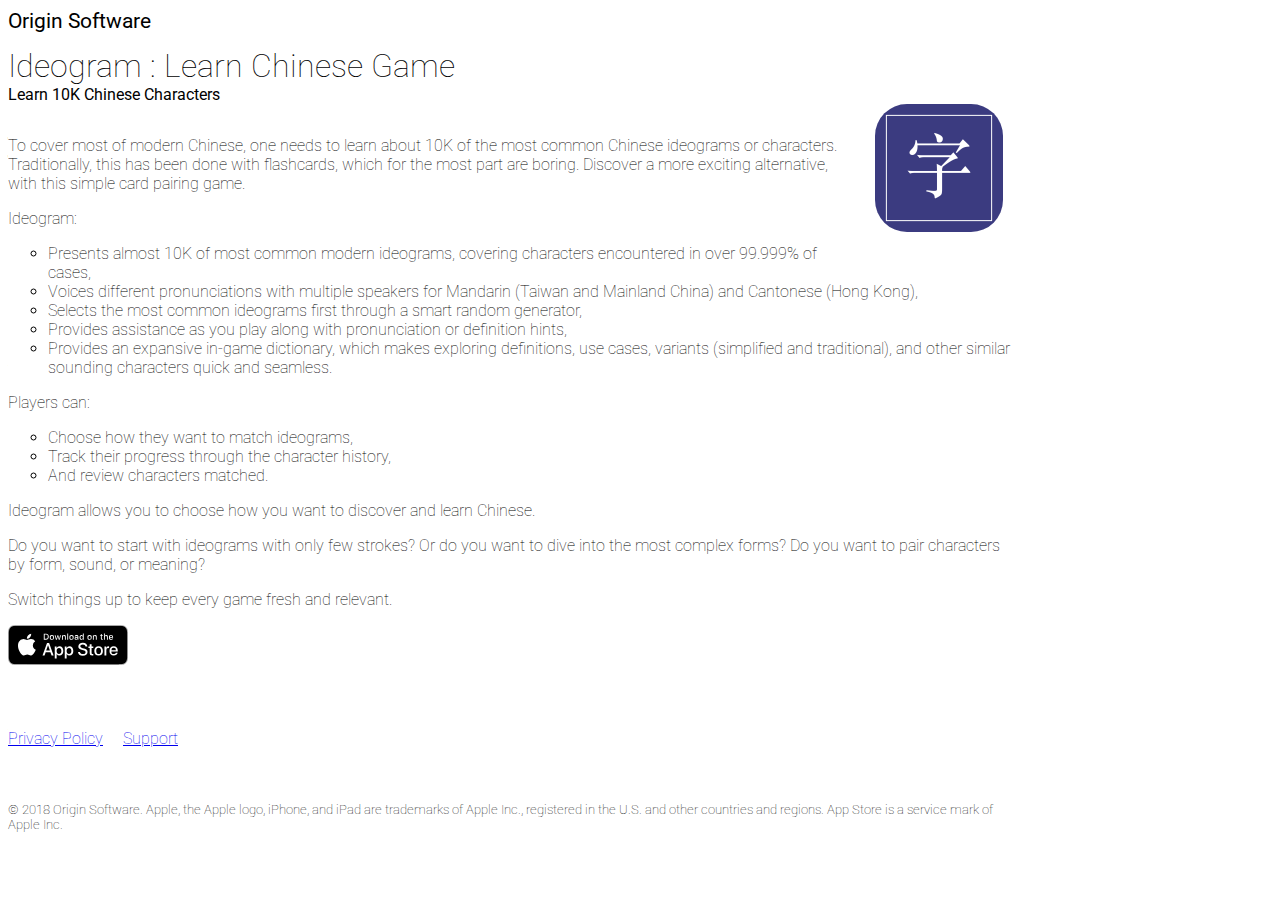
==== index.html @ 5d497e92 "Changes to cut down page load time by removing font packaging from the stylesheet." ====
<html>

<head>
    <title>Origin Software</title>
    <link href="https://fonts.googleapis.com/css?family=Roboto" rel="stylesheet">
    <link href="style/site.css" rel="stylesheet" type="text/css"/>
    <style>

body {
    font-family: 'Roboto';
    font-weight: 100;
}

h1 {
    font-weight: 400;
    font-size: 16pt;
}
h2 {
    font-weight: 100;
    font-size: 24pt;
    padding: 0em 0px;
    margin: 0px;
}

.release-date {
    padding: 0em 0px;
    font-weight: 400;
}











section {
    padding: 0em 0em;
    margin: 2em 0em 0em 0px;
}

ul li {
    list-style-type: circle;
}

.app-icon {
    float: right;
    width: 128px;
    height: 128px;
    border-radius: 32px;
    margin: 0px 16px 16px 16px;
}

@media screen and (min-width:800px) {

    article {
        width: 80%;
    }

    footer.apple {

        width: 80%;
    }

}

    </style>
    <meta name="viewport" content="width=device-width, initial-scale=1">
</head>

<body>

    <h1>Origin Software</h1>
    <article>

        <h2>Ideogram : Learn Chinese Game</h2>
        <div class="release-date">Learn 10K Chinese Characters</div>

        <img class="app-icon" src="image/ideogram.png"/>
        <section>
            <p>To cover most of modern Chinese, one needs to learn about 10K of the most common Chinese ideograms or characters. Traditionally, this has been done with flashcards, which for the most part are boring. Discover a more exciting alternative, with this simple card pairing game.</p>

            <p>Ideogram:</p>

            <ul>
                <li>Presents almost 10K of most common modern ideograms, covering characters encountered in over 99.999% of cases,</li>
                <li>Voices different pronunciations with multiple speakers for Mandarin (Taiwan and Mainland China) and Cantonese (Hong Kong),</li>
                <li>Selects the most common ideograms first through a smart random generator,</li>
                <li>Provides assistance as you play along with pronunciation or definition hints,</li>
                <li>Provides an expansive in-game dictionary, which makes exploring definitions, use cases, variants (simplified and traditional), and other similar sounding characters quick and seamless.</li>
            </ul>

            <p>Players can:</p>

            <ul>
                <li>Choose how they want to match ideograms,</li>
                <li>Track their progress through the character history,</li>
                <li>And review characters matched.</li>
            </ul>
            <p>Ideogram allows you to choose how you want to discover and learn Chinese.</p>


            <p>Do you want to start with ideograms with only few strokes? Or do you want to dive into the most complex forms? Do you want to pair characters by form, sound, or meaning?</p>

            <p>Switch things up to keep every game fresh and relevant.</p>
            <a href="https://appstore.com/dicksontam/ideogram"><img src="image/download-badge.svg"/></a>
        </section>
        <footer>
            <ul class="link-list">
                <li>
                    <a href="ideogram/privacy.txt">Privacy Policy</a>
                </li>
                <li>
                    <a href="ideogram/support.html">Support</a>
                </li>
            </ul>
        </footer>
    </article>

    <footer class="apple">&copy; 2018 Origin Software. Apple, the Apple logo, iPhone, and iPad are trademarks of Apple Inc., registered in the U.S. and other countries and regions. App Store is a service mark of Apple Inc.</footer>

</body>

</html>
---- style/site.css ----
ul.link-list {
    padding: 0;
    margin: 0;
}
ul.link-list li {
    display: inline-block;
    list-style-type: none;
    margin-right: 1em;

}

footer {

    margin: 4em 1.618em 0em 0em;
}

footer.apple {
    font-size: 10pt;
}
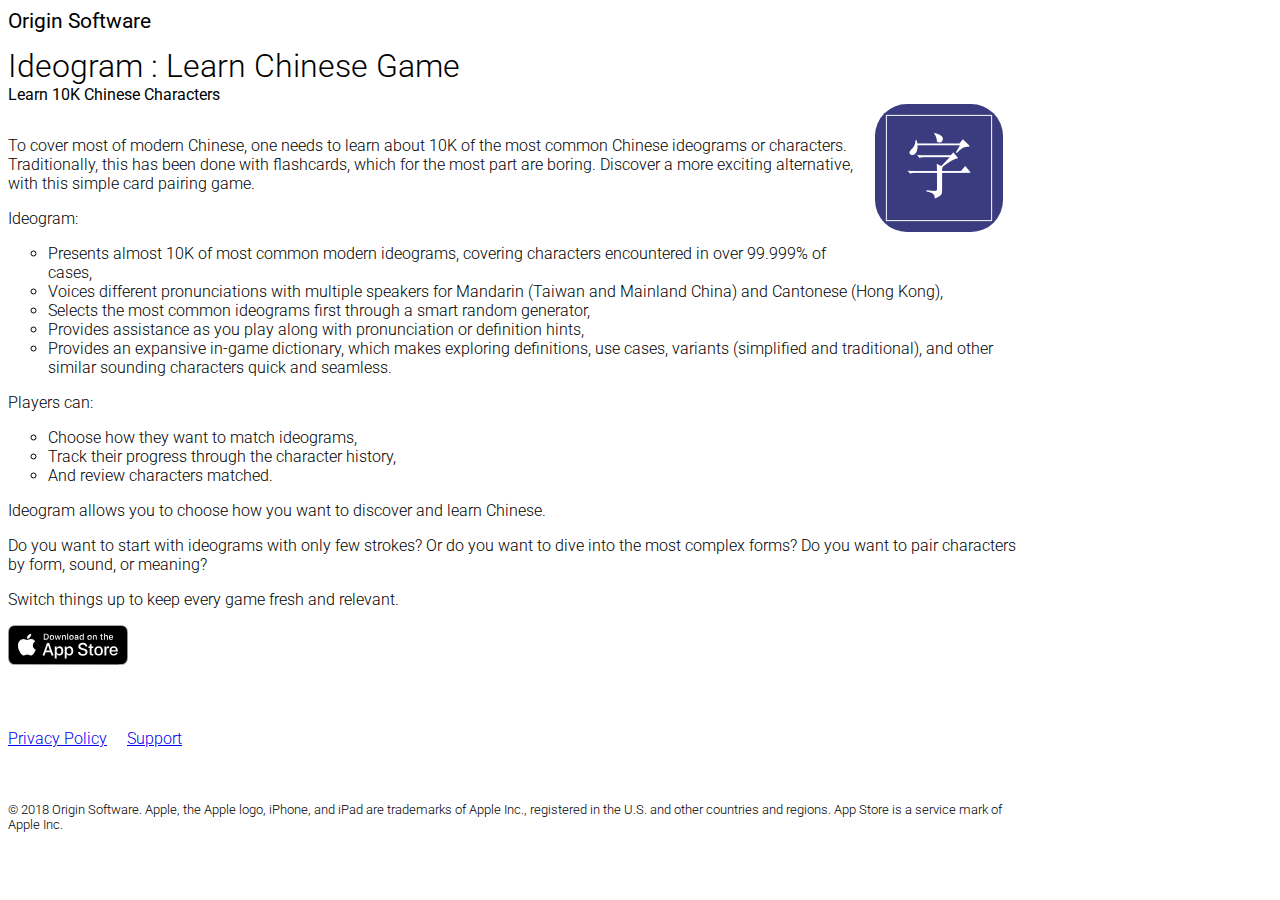
==== commit c30a2740: "Added back font package  for Roboto:300." ====
--- a/index.html
+++ b/index.html
@@ -2,13 +2,13 @@
 
 <head>
     <title>Origin Software</title>
-    <link href="https://fonts.googleapis.com/css?family=Roboto" rel="stylesheet">
+    <link href="https://fonts.googleapis.com/css?family=Roboto:300,400" rel="stylesheet">
     <link href="style/site.css" rel="stylesheet" type="text/css"/>
     <style>
 
 body {
     font-family: 'Roboto';
-    font-weight: 100;
+    font-weight: 300;
 }
 
 h1 {
@@ -16,7 +16,7 @@
     font-size: 16pt;
 }
 h2 {
-    font-weight: 100;
+    font-weight: 300;
     font-size: 24pt;
     padding: 0em 0px;
     margin: 0px;
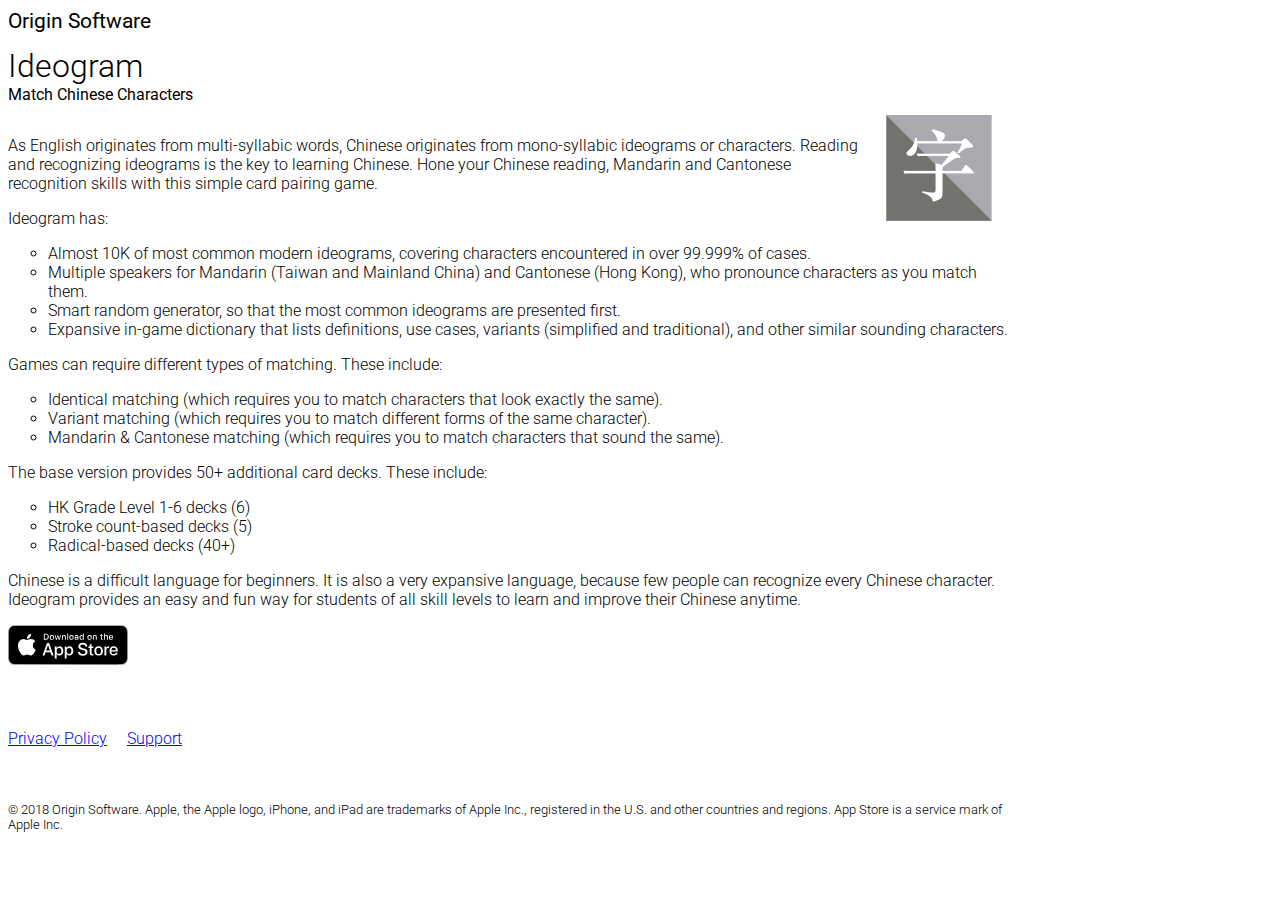
==== commit f9217fa9: "Updated to version 2." ====
--- a/index.html
+++ b/index.html
@@ -76,36 +76,40 @@
     <h1>Origin Software</h1>
     <article>
 
-        <h2>Ideogram : Learn Chinese Game</h2>
-        <div class="release-date">Learn 10K Chinese Characters</div>
+        <h2>Ideogram</h2>
+        <div class="release-date">Match Chinese Characters</div>
 
-        <img class="app-icon" src="image/ideogram.png"/>
+        <img class="app-icon" src="image/ideogramv2.png"/>
         <section>
-            <p>To cover most of modern Chinese, one needs to learn about 10K of the most common Chinese ideograms or characters. Traditionally, this has been done with flashcards, which for the most part are boring. Discover a more exciting alternative, with this simple card pairing game.</p>
+            <p>As English originates from multi-syllabic words, Chinese originates from mono-syllabic ideograms or characters. Reading and recognizing ideograms is the key to learning Chinese. Hone your Chinese reading, Mandarin and Cantonese recognition skills with this simple card pairing game.</p>
 
-            <p>Ideogram:</p>
+            <p>Ideogram has:</p>
 
             <ul>
-                <li>Presents almost 10K of most common modern ideograms, covering characters encountered in over 99.999% of cases,</li>
-                <li>Voices different pronunciations with multiple speakers for Mandarin (Taiwan and Mainland China) and Cantonese (Hong Kong),</li>
-                <li>Selects the most common ideograms first through a smart random generator,</li>
-                <li>Provides assistance as you play along with pronunciation or definition hints,</li>
-                <li>Provides an expansive in-game dictionary, which makes exploring definitions, use cases, variants (simplified and traditional), and other similar sounding characters quick and seamless.</li>
+                <li>Almost 10K of most common modern ideograms, covering characters encountered in over 99.999% of cases.</li>
+                <li>Multiple speakers for Mandarin (Taiwan and Mainland China) and Cantonese (Hong Kong), who pronounce characters as you match them.</li>
+                <li>Smart random generator, so that the most common ideograms are presented first.</li>
+                <li>Expansive in-game dictionary that lists definitions, use cases, variants (simplified and traditional), and other similar sounding characters.</li>
             </ul>
 
-            <p>Players can:</p>
 
+            <p>Games can require different types of matching. These include:</p>
             <ul>
-                <li>Choose how they want to match ideograms,</li>
-                <li>Track their progress through the character history,</li>
-                <li>And review characters matched.</li>
+                <li>Identical matching (which requires you to match characters that look exactly the same).</li>
+                <li>Variant matching (which requires you to match different forms of the same character).</li>
+                <li>Mandarin & Cantonese matching (which requires you to match characters that sound the same).</li>
             </ul>
-            <p>Ideogram allows you to choose how you want to discover and learn Chinese.</p>
 
 
-            <p>Do you want to start with ideograms with only few strokes? Or do you want to dive into the most complex forms? Do you want to pair characters by form, sound, or meaning?</p>
+            <p>The base version provides 50+ additional card decks. These include:</p>
+            <ul>
+                <li>HK Grade Level 1-6 decks (6)</li>
+                <li>Stroke count-based decks (5)</li>
+                <li>Radical-based decks (40+)</li>
+            </ul>
 
-            <p>Switch things up to keep every game fresh and relevant.</p>
+            <p>Chinese is a difficult language for beginners. It is also a very expansive language, because few people can recognize every Chinese character. Ideogram provides an easy and fun way for students of all skill levels to learn and improve their Chinese anytime.</p>
+
             <a href="https://appstore.com/dicksontam/ideogram"><img src="image/download-badge.svg"/></a>
         </section>
         <footer>
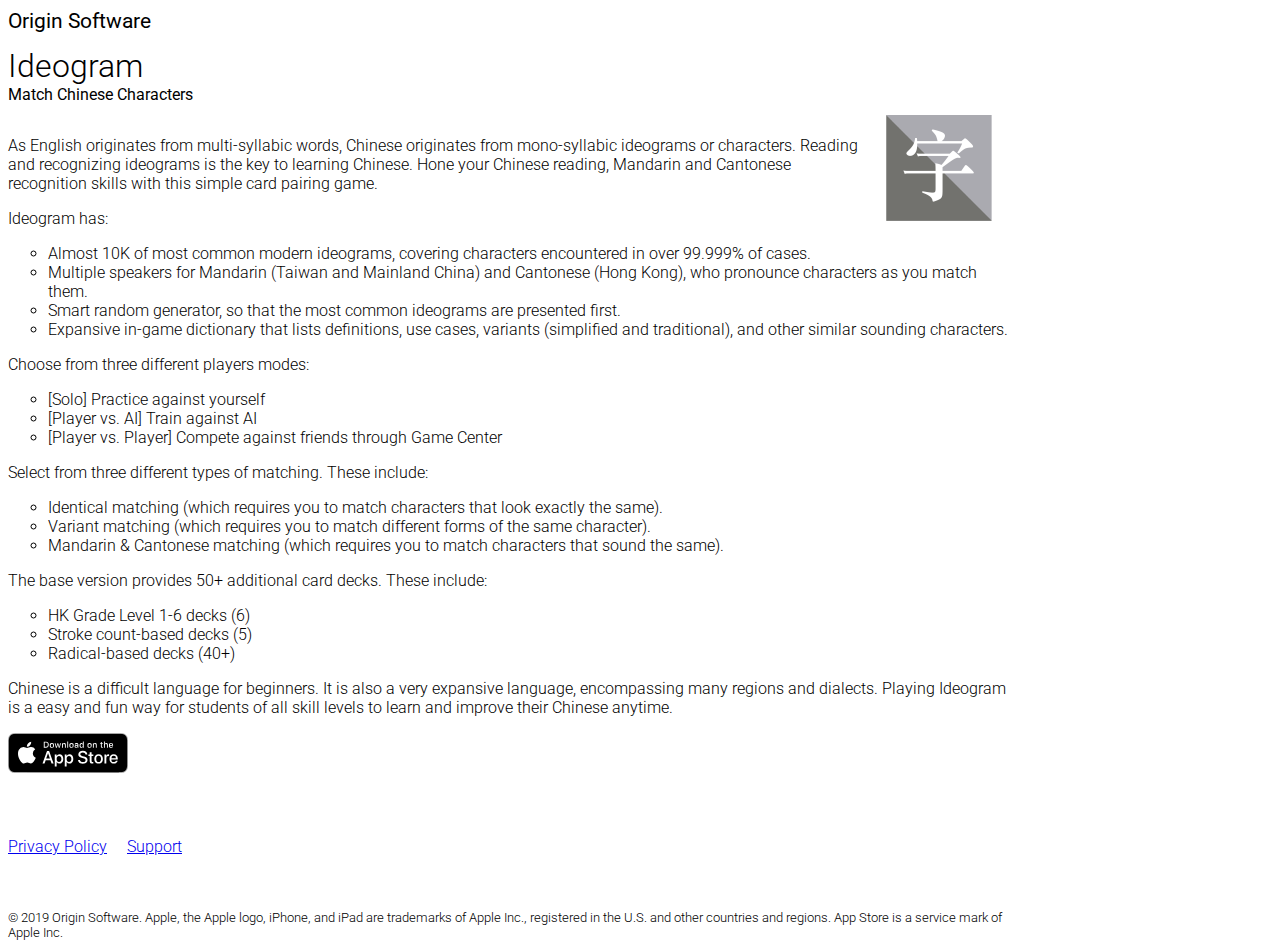
==== commit 740a441b: "Updated for version 3.0.2" ====
--- a/index.html
+++ b/index.html
@@ -93,7 +93,15 @@
             </ul>
 
 
-            <p>Games can require different types of matching. These include:</p>
+            <p>Choose from three different players modes:</p>
+            <ul>
+                <li>[Solo] Practice against yourself</li>
+                <li>[Player vs. AI] Train against AI</li>
+                <li>[Player vs. Player] Compete against friends through Game Center</li>
+            </ul>
+
+
+            <p>Select from three different types of matching. These include:</p>
             <ul>
                 <li>Identical matching (which requires you to match characters that look exactly the same).</li>
                 <li>Variant matching (which requires you to match different forms of the same character).</li>
@@ -108,7 +116,7 @@
                 <li>Radical-based decks (40+)</li>
             </ul>
 
-            <p>Chinese is a difficult language for beginners. It is also a very expansive language, because few people can recognize every Chinese character. Ideogram provides an easy and fun way for students of all skill levels to learn and improve their Chinese anytime.</p>
+            <p>Chinese is a difficult language for beginners. It is also a very expansive language, encompassing many regions and dialects. Playing Ideogram is a easy and fun way for students of all skill levels to learn and improve their Chinese anytime.</p>
 
             <a href="https://appstore.com/dicksontam/ideogram"><img src="image/download-badge.svg"/></a>
         </section>
@@ -124,7 +132,7 @@
         </footer>
     </article>
 
-    <footer class="apple">&copy; 2018 Origin Software. Apple, the Apple logo, iPhone, and iPad are trademarks of Apple Inc., registered in the U.S. and other countries and regions. App Store is a service mark of Apple Inc.</footer>
+    <footer class="apple">&copy; 2019 Origin Software. Apple, the Apple logo, iPhone, and iPad are trademarks of Apple Inc., registered in the U.S. and other countries and regions. App Store is a service mark of Apple Inc.</footer>
 
 </body>
 
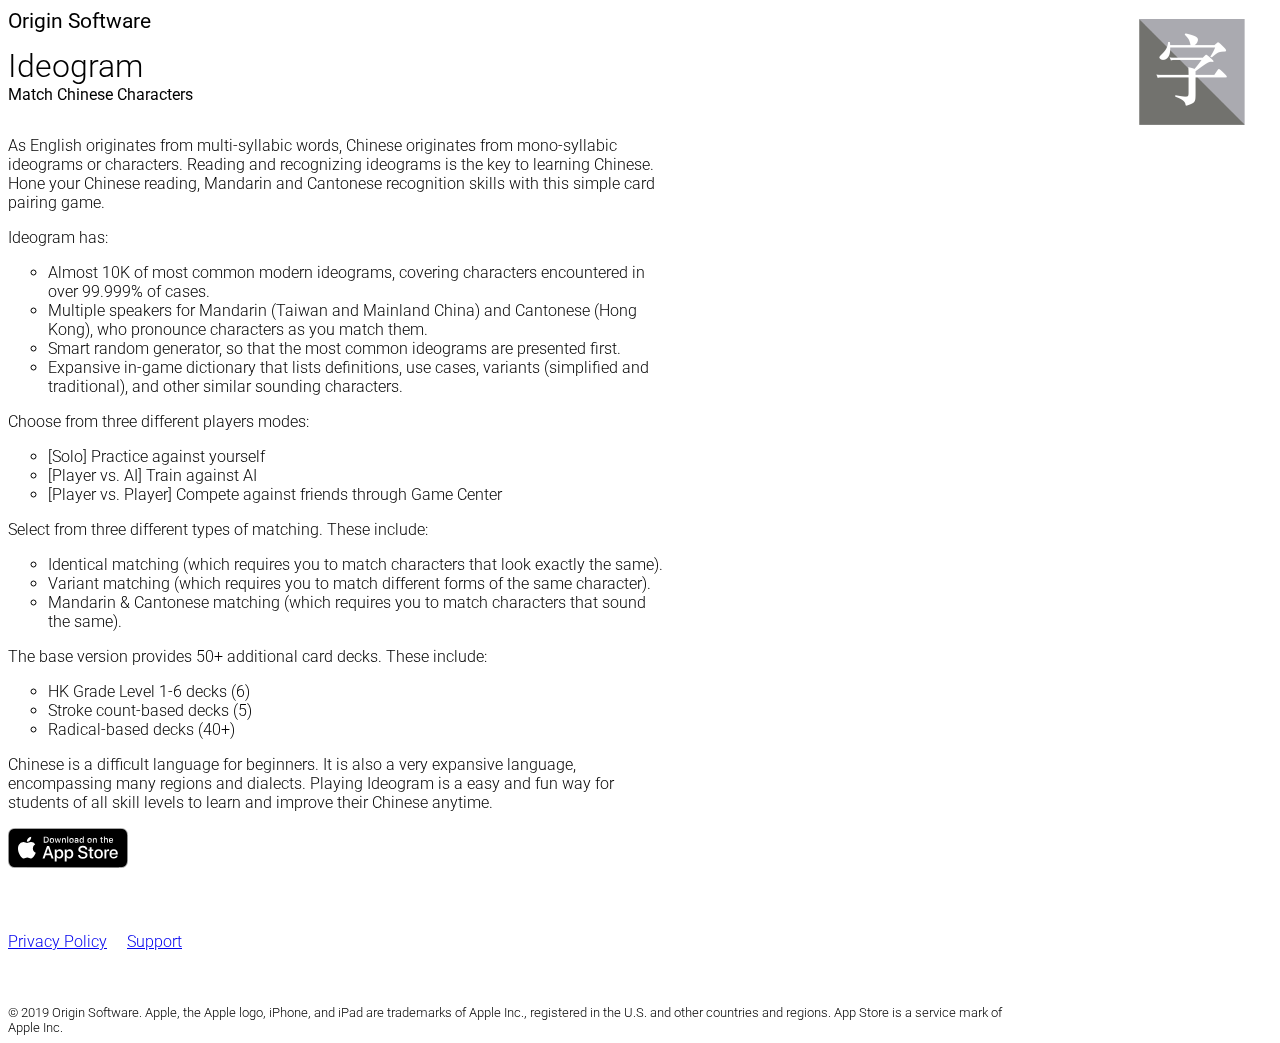
==== commit ff83db43: "Added youtube iframe." ====
--- a/index.html
+++ b/index.html
@@ -72,15 +72,16 @@
 </head>
 
 <body>
-
+    <img class="app-icon" src="image/ideogramv2.png"/>
     <h1>Origin Software</h1>
     <article>
 
         <h2>Ideogram</h2>
         <div class="release-date">Match Chinese Characters</div>
 
-        <img class="app-icon" src="image/ideogramv2.png"/>
         <section>
+            <iframe width="320" height="693" src="https://www.youtube.com/embed/QJC5LSk2tyk?controls=0" frameborder="0" allow="accelerometer; autoplay; encrypted-media; gyroscope; picture-in-picture" allowfullscreen style="float: right; margin-right: 32px"></iframe>
+
             <p>As English originates from multi-syllabic words, Chinese originates from mono-syllabic ideograms or characters. Reading and recognizing ideograms is the key to learning Chinese. Hone your Chinese reading, Mandarin and Cantonese recognition skills with this simple card pairing game.</p>
 
             <p>Ideogram has:</p>
@@ -118,8 +119,13 @@
 
             <p>Chinese is a difficult language for beginners. It is also a very expansive language, encompassing many regions and dialects. Playing Ideogram is a easy and fun way for students of all skill levels to learn and improve their Chinese anytime.</p>
 
+
+
             <a href="https://appstore.com/dicksontam/ideogram"><img src="image/download-badge.svg"/></a>
         </section>
+
+
+
         <footer>
             <ul class="link-list">
                 <li>
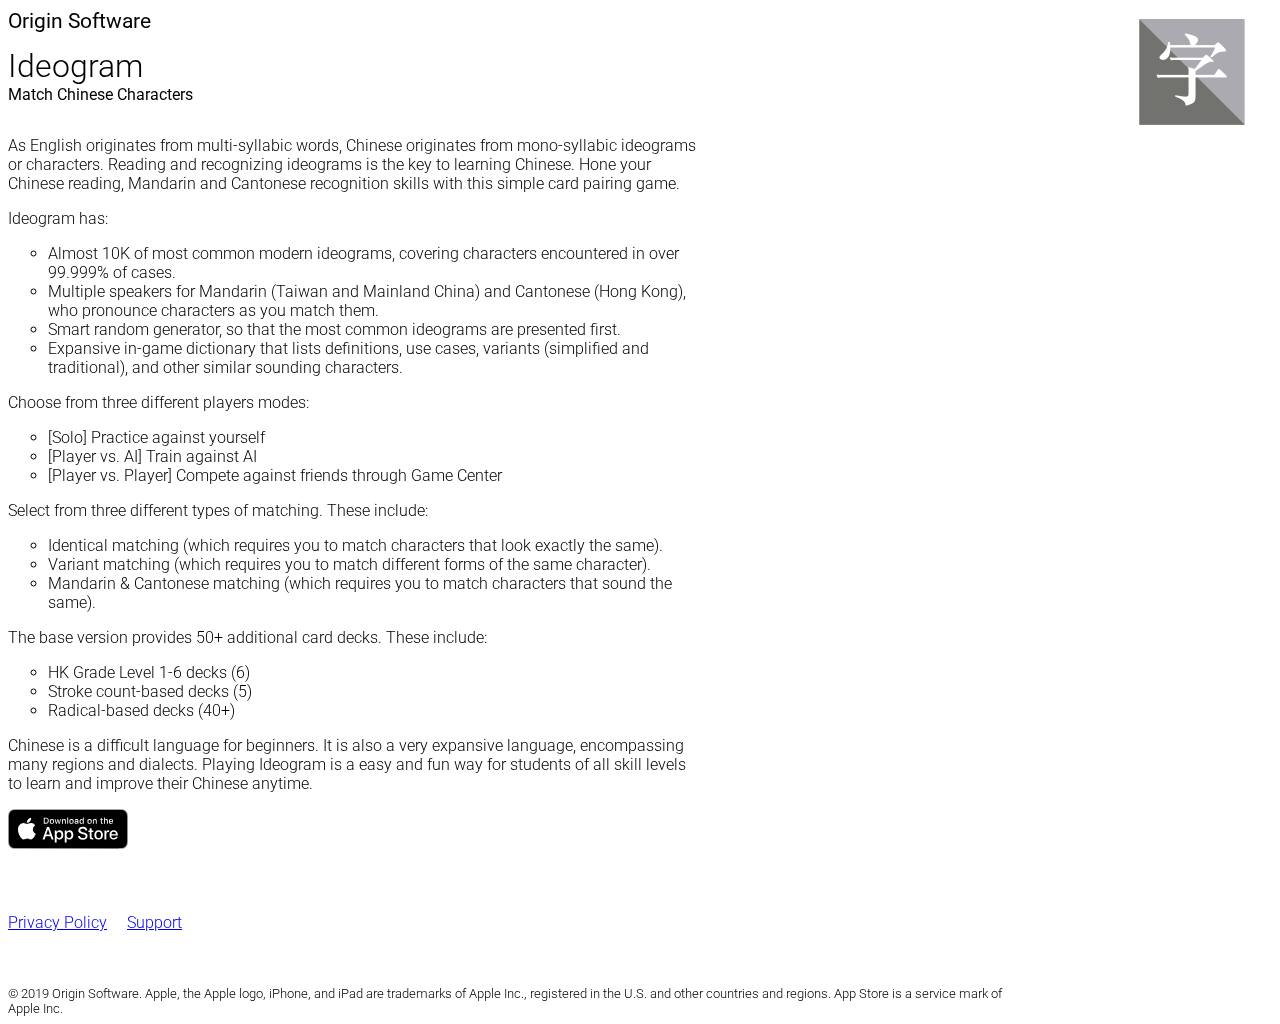
==== commit a42cf26a: "Removed 32px margin on the right." ====
--- a/index.html
+++ b/index.html
@@ -80,7 +80,7 @@
         <div class="release-date">Match Chinese Characters</div>
 
         <section>
-            <iframe width="320" height="693" src="https://www.youtube.com/embed/QJC5LSk2tyk?controls=0" frameborder="0" allow="accelerometer; autoplay; encrypted-media; gyroscope; picture-in-picture" allowfullscreen style="float: right; margin-right: 32px"></iframe>
+            <iframe width="320" height="693" src="https://www.youtube.com/embed/QJC5LSk2tyk?controls=0" frameborder="0" allow="accelerometer; autoplay; encrypted-media; gyroscope; picture-in-picture" allowfullscreen style="float: right"></iframe>
 
             <p>As English originates from multi-syllabic words, Chinese originates from mono-syllabic ideograms or characters. Reading and recognizing ideograms is the key to learning Chinese. Hone your Chinese reading, Mandarin and Cantonese recognition skills with this simple card pairing game.</p>
 
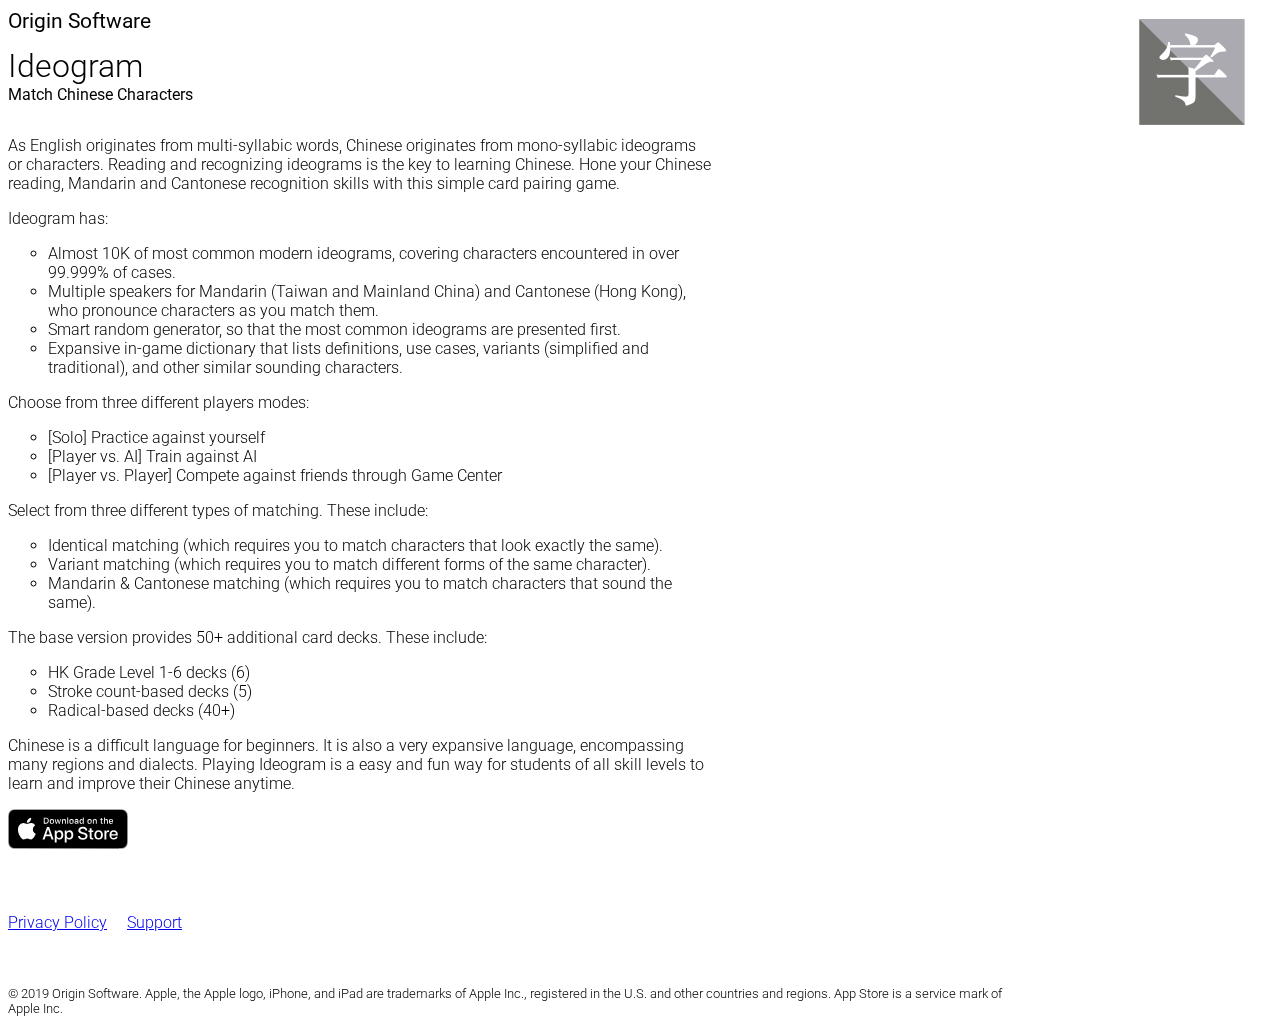
==== commit f5dbc7d4: "Updated YouTube video size and spacing." ====
--- a/index.html
+++ b/index.html
@@ -80,7 +80,7 @@
         <div class="release-date">Match Chinese Characters</div>
 
         <section>
-            <iframe width="320" height="693" src="https://www.youtube.com/embed/QJC5LSk2tyk?controls=0" frameborder="0" allow="accelerometer; autoplay; encrypted-media; gyroscope; picture-in-picture" allowfullscreen style="float: right"></iframe>
+            <iframe width="300" height="650" src="https://www.youtube.com/embed/QJC5LSk2tyk?controls=0" frameborder="0" allow="accelerometer; autoplay; encrypted-media; gyroscope; picture-in-picture" allowfullscreen style="float: right; margin-left: 8px"></iframe>
 
             <p>As English originates from multi-syllabic words, Chinese originates from mono-syllabic ideograms or characters. Reading and recognizing ideograms is the key to learning Chinese. Hone your Chinese reading, Mandarin and Cantonese recognition skills with this simple card pairing game.</p>
 
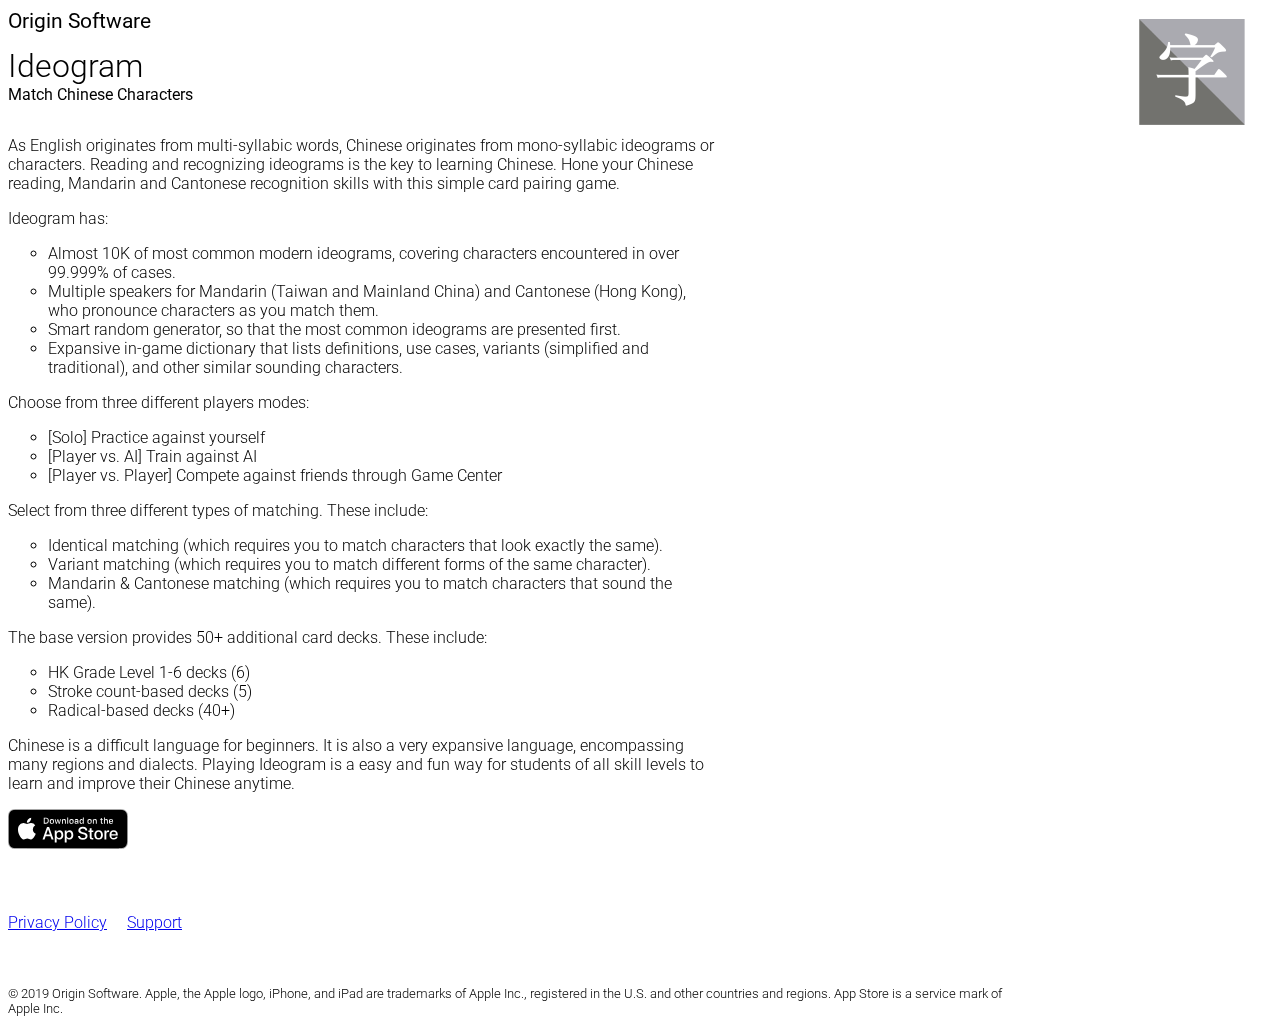
==== commit 1c56f9d5: "Updated YouTube video spacing." ====
--- a/index.html
+++ b/index.html
@@ -80,7 +80,7 @@
         <div class="release-date">Match Chinese Characters</div>
 
         <section>
-            <iframe width="300" height="650" src="https://www.youtube.com/embed/QJC5LSk2tyk?controls=0" frameborder="0" allow="accelerometer; autoplay; encrypted-media; gyroscope; picture-in-picture" allowfullscreen style="float: right; margin-left: 8px"></iframe>
+            <iframe width="300" height="650" src="https://www.youtube.com/embed/QJC5LSk2tyk?controls=0" frameborder="0" allow="accelerometer; autoplay; encrypted-media; gyroscope; picture-in-picture" allowfullscreen style="float: right; margin-bottom: 32px; margin-top: 16px"></iframe>
 
             <p>As English originates from multi-syllabic words, Chinese originates from mono-syllabic ideograms or characters. Reading and recognizing ideograms is the key to learning Chinese. Hone your Chinese reading, Mandarin and Cantonese recognition skills with this simple card pairing game.</p>
 
